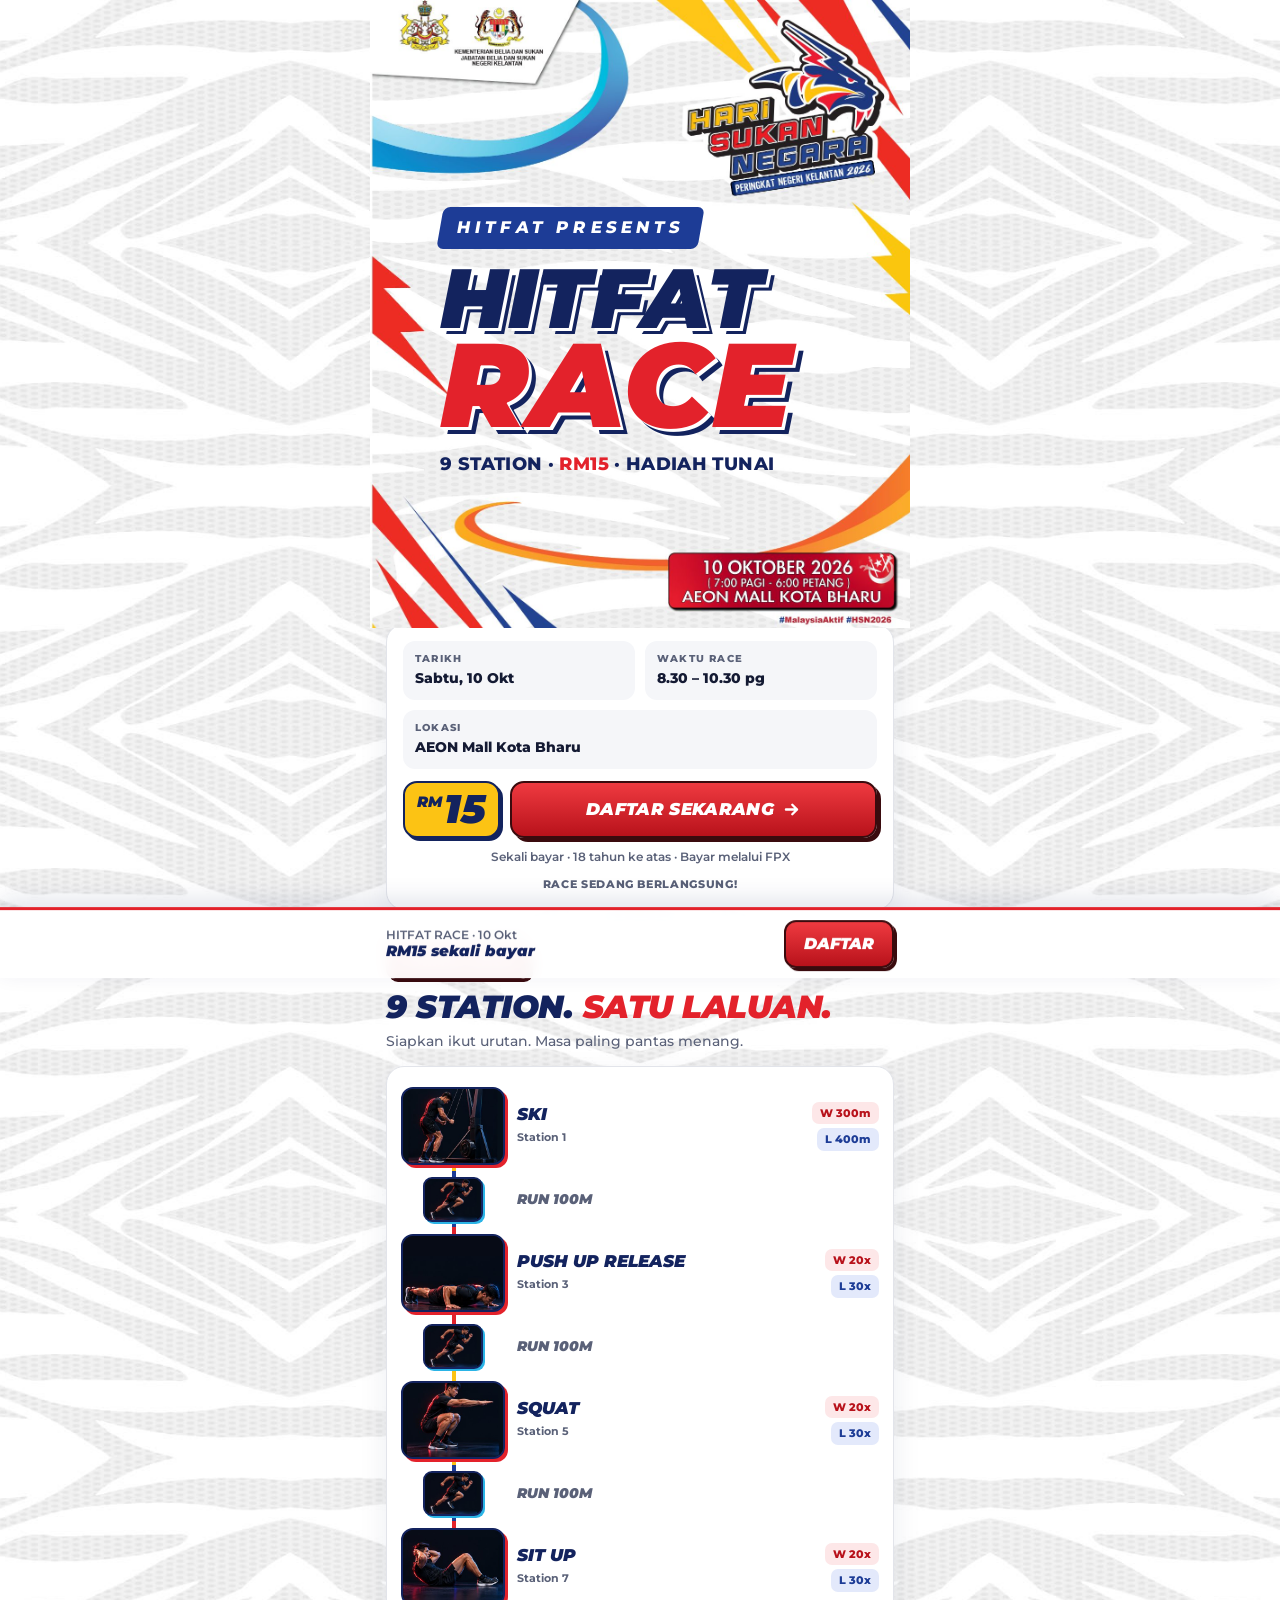
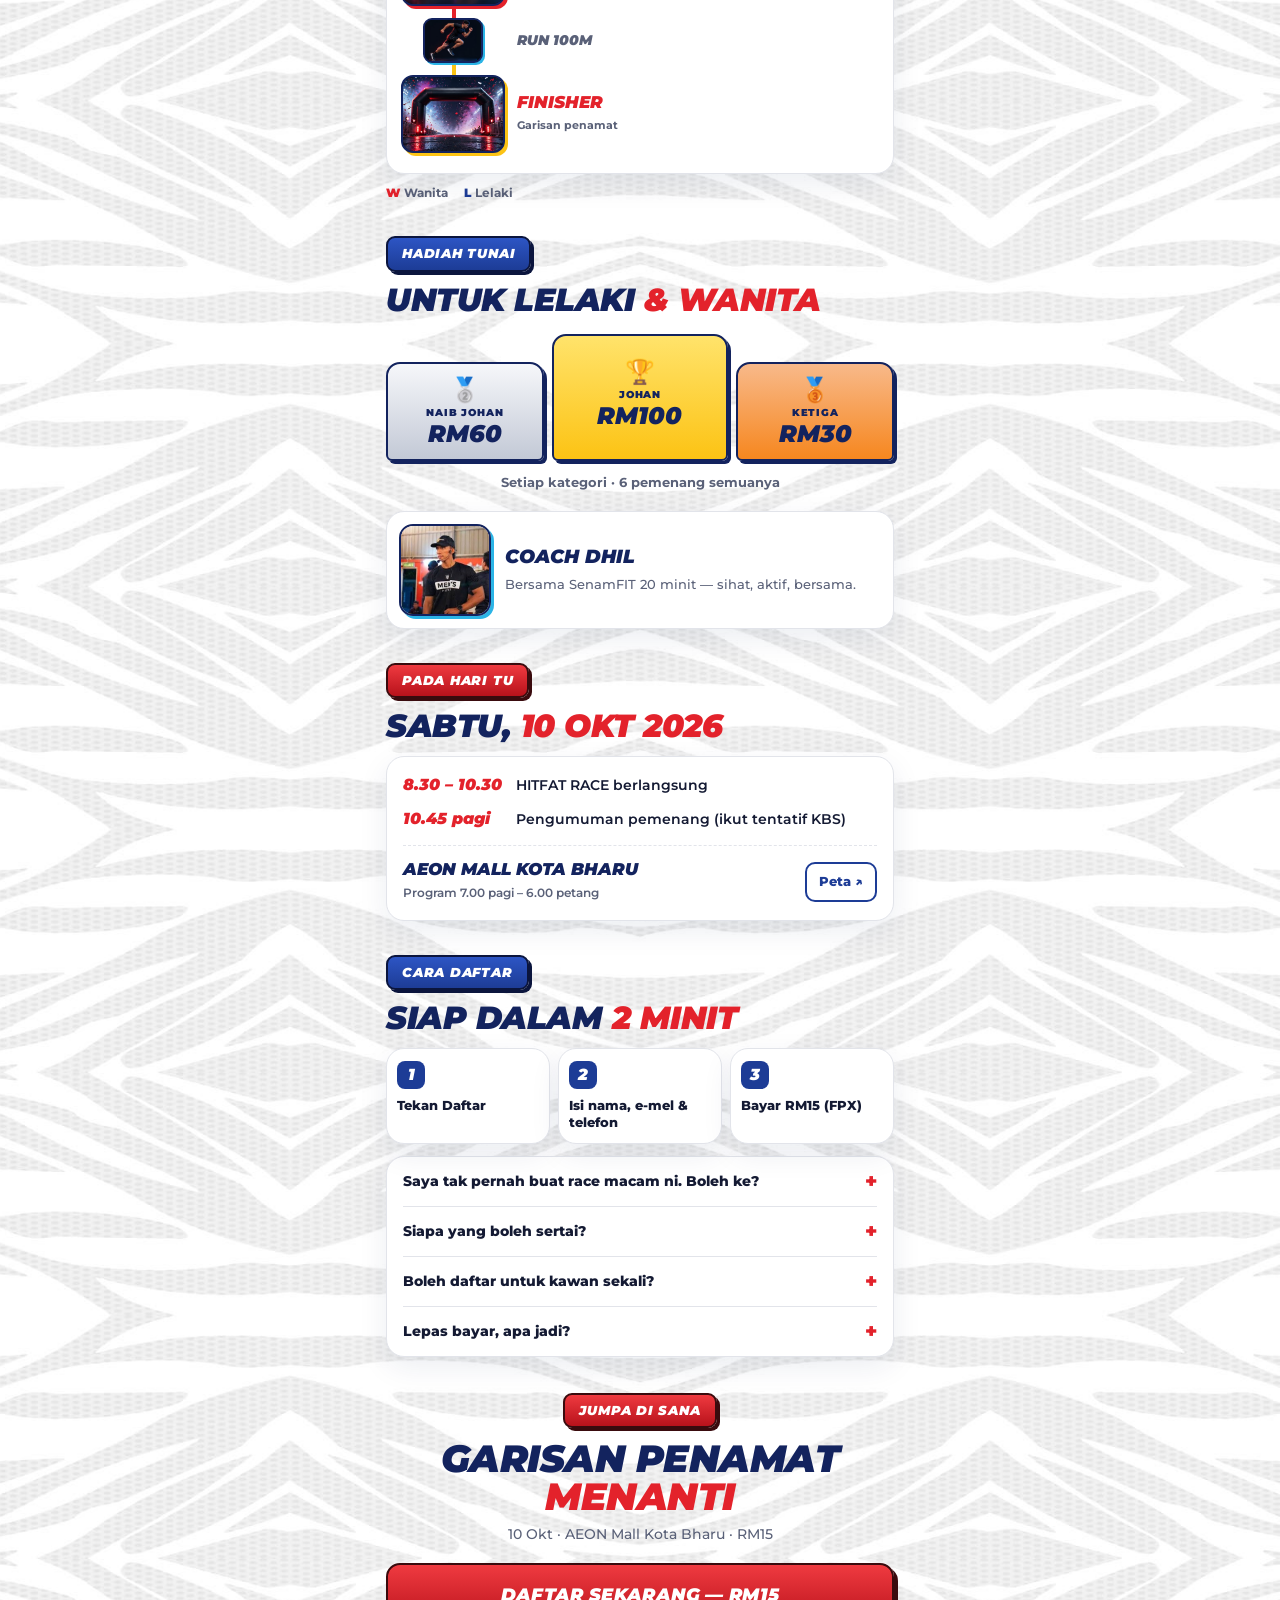
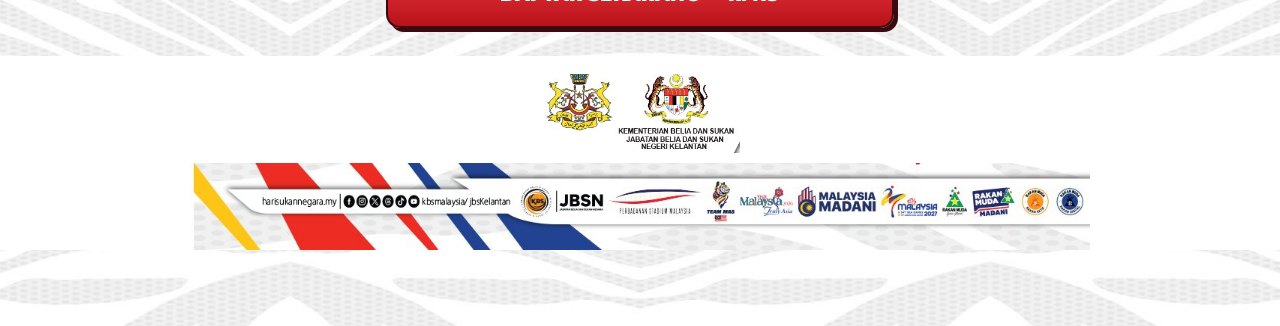
==== hsn/index.html @ 2a34ea3c "Landing HITFAT RACE Hari Sukan Negara 2026 di /hsn Halaman pendaftaran race 10 Okt 2026 (AEON Mall K" ====
<!DOCTYPE html>
<html lang="ms">
<head>
<meta charset="UTF-8">
<meta name="viewport" content="width=device-width, initial-scale=1, viewport-fit=cover">
<title>HITFAT RACE — Hari Sukan Negara 2026 · Kelantan</title>
<meta name="description" content="HITFAT RACE sempena Hari Sukan Negara Peringkat Negeri Kelantan 2026. Sabtu 10 Oktober, AEON Mall Kota Bharu. Yuran RM15. Hadiah RM100 / RM60 / RM30 setiap kategori.">
<meta property="og:title" content="HITFAT RACE — Hari Sukan Negara 2026">
<meta property="og:description" content="10 Okt 2026 · AEON Mall Kota Bharu · RM15 · Hadiah tunai lelaki & wanita">
<meta property="og:image" content="https://hybrid.hitfat.io/hsn/img/poster.jpg">
<meta property="og:type" content="website">
<meta name="theme-color" content="#ffffff">
<link rel="preconnect" href="https://fonts.googleapis.com">
<link rel="preconnect" href="https://fonts.gstatic.com" crossorigin>
<link href="https://fonts.googleapis.com/css2?family=Montserrat:ital,wght@0,500;0,700;0,800;0,900;1,800;1,900&display=swap" rel="stylesheet">
<style>
/* Tema ikut template rasmi Hari Sukan Negara Kelantan 2026:
   latar putih + corak belang kelabu, kilat merah/kuning/biru, swoosh biru & oren,
   lencana merah berbingkai gelap (macam kotak tarikh dalam template). */
:root{
  --merah:#e3222b; --merah2:#b8121b; --kuning:#fcc314; --biru:#1d3c96; --navy:#13235e;
  --cyan:#2bb4e6; --oren:#f6871f; --teks:#141a33; --redup:#5a6178; --garis:#e2e4ea;
}
*{box-sizing:border-box;margin:0;padding:0}
html{scroll-behavior:smooth;background:#fff}
body{font-family:Montserrat,system-ui,-apple-system,sans-serif;color:var(--teks);line-height:1.5;-webkit-font-smoothing:antialiased;
  background:#fff url(/hsn/img/tema-tekstur.jpg) center top/700px auto repeat;
  padding-bottom:calc(76px + env(safe-area-inset-bottom))}
img{max-width:100%;height:auto;display:block}
a{color:inherit}
.wrap{max-width:540px;margin:0 auto;padding:0 16px}
.it{font-style:italic;font-weight:900;text-transform:uppercase;letter-spacing:-.5px}

/* ── HERO = template rasmi, tajuk diletak dalam ruang putih tengahnya ── */
.hero{max-width:540px;margin:0 auto;position:relative;aspect-ratio:1200/1395;container-type:inline-size;
  background:#fff url(/hsn/img/tema-hero.jpg) center/100% 100% no-repeat}
.hero .isi{position:absolute;left:13%;right:10%;top:33%;height:43%;display:flex;flex-direction:column;justify-content:center}
.hero .eyebrow{display:inline-block;align-self:flex-start;background:var(--biru);color:#fff;font-weight:800;font-size:3.1cqw;letter-spacing:.25em;padding:.5em 1em;border-radius:.4em;transform:skew(-10deg)}
.hero h1{line-height:.86;margin-top:2.4cqw}
.hero h1 span{display:block;font-size:15.5cqw;color:var(--navy);
  text-shadow:.6cqw .6cqw 0 #fff,1.1cqw 1.1cqw 0 var(--navy)}
.hero h1 b{display:block;font-size:22cqw;color:var(--merah);font-weight:900;
  text-shadow:.6cqw .6cqw 0 #fff,1.3cqw 1.3cqw 0 var(--navy)}
.hero .sub{margin-top:2.8cqw;font-weight:800;font-size:3.3cqw;white-space:nowrap;color:var(--navy);letter-spacing:.02em}
.hero .sub i{font-style:normal;color:var(--merah)}

/* ── kad + lencana ── */
.kad{background:#fff;border:1px solid var(--garis);border-radius:18px;box-shadow:0 10px 30px rgba(19,35,94,.08)}
.lencana{display:inline-block;background:linear-gradient(180deg,#ef3a40,var(--merah2));color:#fff;font-weight:900;font-style:italic;text-transform:uppercase;
  font-size:13px;letter-spacing:.06em;padding:6px 14px;border-radius:9px;border:2px solid #3a0b0e;box-shadow:3px 3px 0 #3a0b0e}
.lencana.biru{background:linear-gradient(180deg,#2d55c4,var(--biru));border-color:#0b153d;box-shadow:3px 3px 0 #0b153d}

/* panel beli */
.beli{margin-top:-4px;padding:16px}
.info{display:grid;grid-template-columns:1fr 1fr;gap:10px}
.info div{background:#f5f6f9;border-radius:12px;padding:10px 12px}
.info small{display:block;font-size:10px;font-weight:800;letter-spacing:.12em;color:var(--redup)}
.info b{font-size:14px;font-weight:800}
.info .penuh{grid-column:1/-1}
.baris{display:flex;gap:10px;margin-top:12px;align-items:stretch}
.rm{flex:none;background:var(--kuning);color:var(--navy);border:2px solid var(--navy);box-shadow:3px 3px 0 var(--navy);border-radius:14px;padding:4px 12px;
  font-style:italic;font-weight:900;font-size:40px;line-height:1.1;display:flex;align-items:flex-start}
.rm sup{font-size:15px;margin:7px 2px 0 0}
.cta{flex:1;display:flex;align-items:center;justify-content:center;gap:8px;text-decoration:none;color:#fff;font-weight:900;font-style:italic;font-size:17px;letter-spacing:.02em;
  background:linear-gradient(180deg,#ef3a40,var(--merah2));border:2px solid #3a0b0e;box-shadow:4px 4px 0 #3a0b0e;border-radius:14px;padding:14px;text-transform:uppercase}
.cta:active{transform:translate(3px,3px);box-shadow:1px 1px 0 #3a0b0e}
.cta svg{width:19px;height:19px;flex:none}
.nota{text-align:center;font-size:12px;color:var(--redup);margin-top:10px;font-weight:600}
.kira{display:flex;justify-content:center;gap:8px;margin-top:10px;font-size:11px;font-weight:800;color:var(--redup);letter-spacing:.06em}
.kira b{font-size:20px;color:var(--navy);font-style:italic;margin-right:2px}

/* ── seksyen ── */
section{padding:34px 0 0}
h2{font-size:32px;line-height:1;margin-top:12px;color:var(--navy)}
h2 em{color:var(--merah);font-style:inherit}
.lead{color:var(--redup);font-size:14px;margin-top:8px;font-weight:500}

/* laluan station */
.laluan{margin-top:14px;padding:14px;position:relative}
.laluan::before{content:"";position:absolute;left:65px;top:34px;bottom:34px;width:4px;border-radius:2px;
  background:repeating-linear-gradient(180deg,var(--merah) 0 14px,var(--kuning) 14px 28px,var(--biru) 28px 42px)}
.stn{position:relative;display:flex;align-items:center;gap:12px;padding:6px 0}
.stn .th{flex:none;width:104px;height:78px;border-radius:12px;overflow:hidden;background:#090a12;border:2px solid var(--navy);box-shadow:3px 3px 0 var(--merah);position:relative;z-index:1}
.stn .th img{width:100%;height:100%;object-fit:cover}
.stn.run .th{width:60px;height:45px;border-radius:9px;margin:0 22px;box-shadow:2px 2px 0 var(--cyan)}
.stn .nm{flex:1;min-width:0}
.stn .nm b{display:block;font-style:italic;font-weight:900;font-size:17px;line-height:1.1;text-transform:uppercase;color:var(--navy)}
.stn .nm span{font-size:11px;color:var(--redup);font-weight:700}
.stn.run .nm b{font-size:14px;color:var(--redup)}
.rep{display:flex;flex-direction:column;gap:4px;flex:none;align-items:flex-end}
.rep i{font-style:normal;font-size:11px;font-weight:800;padding:3px 8px;border-radius:7px;white-space:nowrap}
.rep .w{background:#fde7e8;color:var(--merah2)}
.rep .l{background:#e3e9fb;color:var(--biru)}
.stn.fin .th{box-shadow:3px 3px 0 var(--kuning)}
.stn.fin .nm b{color:var(--merah)}
.legend{display:flex;gap:16px;font-size:12px;color:var(--redup);font-weight:700;margin-top:10px}
.legend i{font-style:normal;font-weight:900;margin-right:4px}

/* hadiah */
.podium{display:grid;grid-template-columns:1fr 1.12fr 1fr;align-items:end;gap:8px;margin-top:18px}
.pd{border-radius:14px 14px 6px 6px;text-align:center;padding:12px 6px;color:var(--navy);border:2px solid var(--navy);box-shadow:3px 3px 0 var(--navy)}
.pd small{display:block;font-size:10px;font-weight:900;letter-spacing:.08em}
.pd b{display:block;font-style:italic;font-weight:900;font-size:24px;line-height:1.15}
.pd .ic{font-size:24px;line-height:1.2}
.pd.j{background:linear-gradient(180deg,#ffe36b,var(--kuning));padding:22px 6px 30px}
.pd.n{background:linear-gradient(180deg,#f6f7fa,#c3c9d6)}
.pd.k{background:linear-gradient(180deg,#f8b98a,var(--oren))}
.kat{text-align:center;color:var(--redup);font-size:13px;font-weight:700;margin-top:12px}

.coach{display:flex;gap:14px;align-items:center;padding:12px;margin-top:18px}
.coach img{width:92px;height:92px;border-radius:14px;object-fit:cover;flex:none;border:2px solid var(--navy);box-shadow:3px 3px 0 var(--cyan)}
.coach b{display:block;font-style:italic;font-weight:900;font-size:19px;text-transform:uppercase;color:var(--navy)}
.coach span{font-size:13px;color:var(--redup);font-weight:500}

/* tentatif */
.hari{padding:16px;margin-top:14px}
.masa{display:grid;grid-template-columns:auto 1fr;gap:10px 14px;align-items:baseline}
.masa b{font-style:italic;font-weight:900;font-size:16px;color:var(--merah);white-space:nowrap}
.masa span{font-size:14px;font-weight:600}
.lok{display:flex;justify-content:space-between;align-items:center;gap:12px;border-top:1px dashed var(--garis);margin-top:14px;padding-top:14px}
.lok b{display:block;font-style:italic;font-weight:900;font-size:17px;text-transform:uppercase;color:var(--navy);line-height:1.15}
.lok span{font-size:12px;color:var(--redup);font-weight:600}
.peta{flex:none;text-decoration:none;font-weight:800;font-size:13px;color:var(--biru);border:2px solid var(--biru);padding:8px 12px;border-radius:10px}

/* daftar */
.langkah{display:grid;grid-template-columns:repeat(3,1fr);gap:8px;margin-top:14px}
.langkah div{padding:12px 10px}
.langkah i{font-style:italic;font-weight:900;display:grid;place-items:center;width:28px;height:28px;border-radius:8px;background:var(--biru);color:#fff;margin-bottom:8px}
.langkah b{font-size:13px;line-height:1.3;display:block;font-weight:800}
.faq{margin-top:12px;padding:0 16px}
details{border-bottom:1px solid var(--garis);padding:14px 0}
details:last-child{border-bottom:0}
summary{font-weight:800;font-size:14px;cursor:pointer;list-style:none;display:flex;justify-content:space-between;gap:12px}
summary::-webkit-details-marker{display:none}
summary::after{content:"+";color:var(--merah);font-size:20px;line-height:1;font-weight:900}
details[open] summary::after{content:"–"}
details p{color:var(--redup);font-size:14px;margin-top:6px;font-weight:500}

.akhir{text-align:center;padding:36px 0 28px}
.akhir h2{font-size:38px}
.akhir .cta{margin-top:18px;padding:17px;font-size:18px}

footer{background:#fff}
footer .kbs{width:200px;margin:0 auto;padding-top:18px}
footer .kaki{width:100%;max-width:900px;margin:10px auto 0}

.melekit{position:fixed;left:0;right:0;bottom:0;z-index:50;background:rgba(255,255,255,.96);backdrop-filter:blur(8px);-webkit-backdrop-filter:blur(8px);
  border-top:3px solid var(--merah);padding:10px 0 calc(10px + env(safe-area-inset-bottom));transform:translateY(110%);transition:transform .25s;box-shadow:0 -8px 24px rgba(19,35,94,.12)}
.melekit.on{transform:none}
.melekit .wrap{display:flex;align-items:center;gap:12px}
.melekit p{flex:1;font-size:12px;color:var(--redup);line-height:1.25;font-weight:600}
.melekit p b{display:block;color:var(--navy);font-size:15px;font-weight:900;font-style:italic}
.melekit a{text-decoration:none;color:#fff;font-weight:900;font-style:italic;background:linear-gradient(180deg,#ef3a40,var(--merah2));border:2px solid #3a0b0e;box-shadow:3px 3px 0 #3a0b0e;padding:10px 18px;border-radius:12px}

@media (max-width:360px){.rm{font-size:32px}.cta{font-size:15px}.stn .th{width:88px;height:66px}.laluan::before{left:57px}.stn.run .th{margin:0 14px}}
@media (prefers-reduced-motion:reduce){*{transition:none!important}}
</style>
</head>
<body>

<header class="hero" aria-label="Hari Sukan Negara Peringkat Negeri Kelantan 2026 — 10 Oktober 2026, AEON Mall Kota Bharu">
  <div class="isi">
    <span class="eyebrow">HITFAT PRESENTS</span>
    <h1 class="it"><span>Hitfat</span><b>Race</b></h1>
    <p class="sub">9 STATION · <i>RM15</i> · HADIAH TUNAI</p>
  </div>
</header>

<main class="wrap">
  <div class="kad beli">
    <div class="info">
      <div><small>TARIKH</small><b>Sabtu, 10 Okt</b></div>
      <div><small>WAKTU RACE</small><b>8.30 – 10.30 pg</b></div>
      <div class="penuh"><small>LOKASI</small><b>AEON Mall Kota Bharu</b></div>
    </div>
    <div class="baris">
      <div class="rm"><sup>RM</sup>15</div>
      <a class="cta" href="https://hitfat.bcl.my/form/hari-sukan-negara" id="cta-atas">Daftar Sekarang
        <svg viewBox="0 0 24 24" fill="none" stroke="currentColor" stroke-width="3" stroke-linecap="round" stroke-linejoin="round"><path d="M5 12h14M13 6l6 6-6 6"/></svg></a>
    </div>
    <p class="nota">Sekali bayar · 18 tahun ke atas · Bayar melalui FPX</p>
    <div class="kira" id="kira"><span><b id="kh">–</b>HARI</span><span><b id="kj">–</b>JAM</span><span><b id="km">–</b>MIN</span><span><b id="ks">–</b>SAAT</span></div>
  </div>

  <section>
    <span class="lencana">Format Race</span>
    <h2 class="it">9 Station. <em>Satu laluan.</em></h2>
    <p class="lead">Siapkan ikut urutan. Masa paling pantas menang.</p>

    <div class="kad laluan">
      <div class="stn"><div class="th"><img src="/hsn/img/st-ski.jpg" alt=""></div><div class="nm"><b>Ski</b><span>Station 1</span></div><div class="rep"><i class="w">W 300m</i><i class="l">L 400m</i></div></div>
      <div class="stn run"><div class="th"><img src="/hsn/img/st-run.jpg" alt=""></div><div class="nm"><b>Run 100m</b></div></div>
      <div class="stn"><div class="th"><img src="/hsn/img/st-pushup.jpg" alt=""></div><div class="nm"><b>Push Up Release</b><span>Station 3</span></div><div class="rep"><i class="w">W 20x</i><i class="l">L 30x</i></div></div>
      <div class="stn run"><div class="th"><img src="/hsn/img/st-run.jpg" alt=""></div><div class="nm"><b>Run 100m</b></div></div>
      <div class="stn"><div class="th"><img src="/hsn/img/st-squat.jpg" alt=""></div><div class="nm"><b>Squat</b><span>Station 5</span></div><div class="rep"><i class="w">W 20x</i><i class="l">L 30x</i></div></div>
      <div class="stn run"><div class="th"><img src="/hsn/img/st-run.jpg" alt=""></div><div class="nm"><b>Run 100m</b></div></div>
      <div class="stn"><div class="th"><img src="/hsn/img/st-situp.jpg" alt=""></div><div class="nm"><b>Sit Up</b><span>Station 7</span></div><div class="rep"><i class="w">W 20x</i><i class="l">L 30x</i></div></div>
      <div class="stn run"><div class="th"><img src="/hsn/img/st-run.jpg" alt=""></div><div class="nm"><b>Run 100m</b></div></div>
      <div class="stn fin"><div class="th"><img src="/hsn/img/st-finish.jpg" alt=""></div><div class="nm"><b>Finisher</b><span>Garisan penamat</span></div></div>
    </div>
    <div class="legend"><span><i style="color:var(--merah)">W</i>Wanita</span><span><i style="color:var(--biru)">L</i>Lelaki</span></div>
  </section>

  <section>
    <span class="lencana biru">Hadiah Tunai</span>
    <h2 class="it">Untuk lelaki <em>&amp; wanita</em></h2>
    <div class="podium">
      <div class="pd n"><div class="ic">🥈</div><small>NAIB JOHAN</small><b>RM60</b></div>
      <div class="pd j"><div class="ic">🏆</div><small>JOHAN</small><b>RM100</b></div>
      <div class="pd k"><div class="ic">🥉</div><small>KETIGA</small><b>RM30</b></div>
    </div>
    <p class="kat">Setiap kategori · 6 pemenang semuanya</p>

    <div class="kad coach">
      <img src="/hsn/img/coach.jpg" alt="Coach Dhil" width="260" height="260" loading="lazy">
      <div><b>Coach Dhil</b><span>Bersama SenamFIT 20 minit — sihat, aktif, bersama.</span></div>
    </div>
  </section>

  <section>
    <span class="lencana">Pada Hari Tu</span>
    <h2 class="it">Sabtu, <em>10 Okt 2026</em></h2>
    <div class="kad hari">
      <div class="masa">
        <b>8.30 – 10.30</b><span>HITFAT RACE berlangsung</span>
        <b>10.45 pagi</b><span>Pengumuman pemenang (ikut tentatif KBS)</span>
      </div>
      <div class="lok">
        <div><b>AEON Mall Kota Bharu</b><span>Program 7.00 pagi – 6.00 petang</span></div>
        <a class="peta" href="https://www.google.com/maps/search/?api=1&query=AEON+Mall+Kota+Bharu" target="_blank" rel="noopener">Peta ↗</a>
      </div>
    </div>
  </section>

  <section>
    <span class="lencana biru">Cara Daftar</span>
    <h2 class="it">Siap dalam <em>2 minit</em></h2>
    <div class="langkah">
      <div class="kad"><i>1</i><b>Tekan Daftar</b></div>
      <div class="kad"><i>2</i><b>Isi nama, e-mel &amp; telefon</b></div>
      <div class="kad"><i>3</i><b>Bayar RM15 (FPX)</b></div>
    </div>
    <div class="kad faq">
      <details><summary>Saya tak pernah buat race macam ni. Boleh ke?</summary><p>Boleh. Larian cuma 100m setiap pusingan dan ulangan untuk wanita lebih rendah. Buat ikut kemampuan anda.</p></details>
      <details><summary>Siapa yang boleh sertai?</summary><p>Semua peserta berumur 18 tahun ke atas, kategori lelaki dan wanita.</p></details>
      <details><summary>Boleh daftar untuk kawan sekali?</summary><p>Boleh. Pilih bilangan tiket dalam borang bayaran.</p></details>
      <details><summary>Lepas bayar, apa jadi?</summary><p>Resit dihantar ke e-mel anda. Simpan resit tersebut sebagai bukti pendaftaran.</p></details>
    </div>
  </section>

  <div class="akhir">
    <span class="lencana">Jumpa Di Sana</span>
    <h2 class="it">Garisan penamat <em>menanti</em></h2>
    <p class="lead">10 Okt · AEON Mall Kota Bharu · RM15</p>
    <a class="cta" href="https://hitfat.bcl.my/form/hari-sukan-negara">Daftar Sekarang — RM15</a>
  </div>
</main>

<footer>
  <img class="kbs" src="/hsn/img/kbs.jpg" alt="Kementerian Belia dan Sukan · Jabatan Belia dan Sukan Negeri Kelantan" width="340" height="134" loading="lazy">
  <img class="kaki" src="/hsn/img/tema-kaki.jpg" alt="harisukannegara.my · #MalaysiaAktif #HSN2026 · rakan strategik" width="1200" height="115" loading="lazy">
</footer>

<div class="melekit" id="melekit">
  <div class="wrap">
    <p>HITFAT RACE · 10 Okt<b>RM15 sekali bayar</b></p>
    <a href="https://hitfat.bcl.my/form/hari-sukan-negara">DAFTAR</a>
  </div>
</div>

<script>
(function(){
  // Kiraan undur ke 10 Okt 2026, 8.30 pagi waktu Malaysia (UTC+8)
  var T=Date.parse('2026-10-10T08:30:00+08:00');
  function p(n){return n<10?'0'+n:''+n}
  function tik(){
    var s=Math.floor(Math.max(0,T-Date.now())/1000);
    if(!s){document.getElementById('kira').textContent='RACE SEDANG BERLANGSUNG!';return}
    document.getElementById('kh').textContent=Math.floor(s/86400);
    document.getElementById('kj').textContent=p(Math.floor(s%86400/3600));
    document.getElementById('km').textContent=p(Math.floor(s%3600/60));
    document.getElementById('ks').textContent=p(s%60);
    setTimeout(tik,1000);
  }
  tik();
  // Bar daftar bawah muncul bila butang atas dah lepas dari skrin
  var bar=document.getElementById('melekit'),btn=document.getElementById('cta-atas');
  if('IntersectionObserver' in window){
    new IntersectionObserver(function(e){bar.classList.toggle('on',!e[0].isIntersecting)}).observe(btn);
  }else{bar.classList.add('on')}
})();
</script>
</body>
</html>
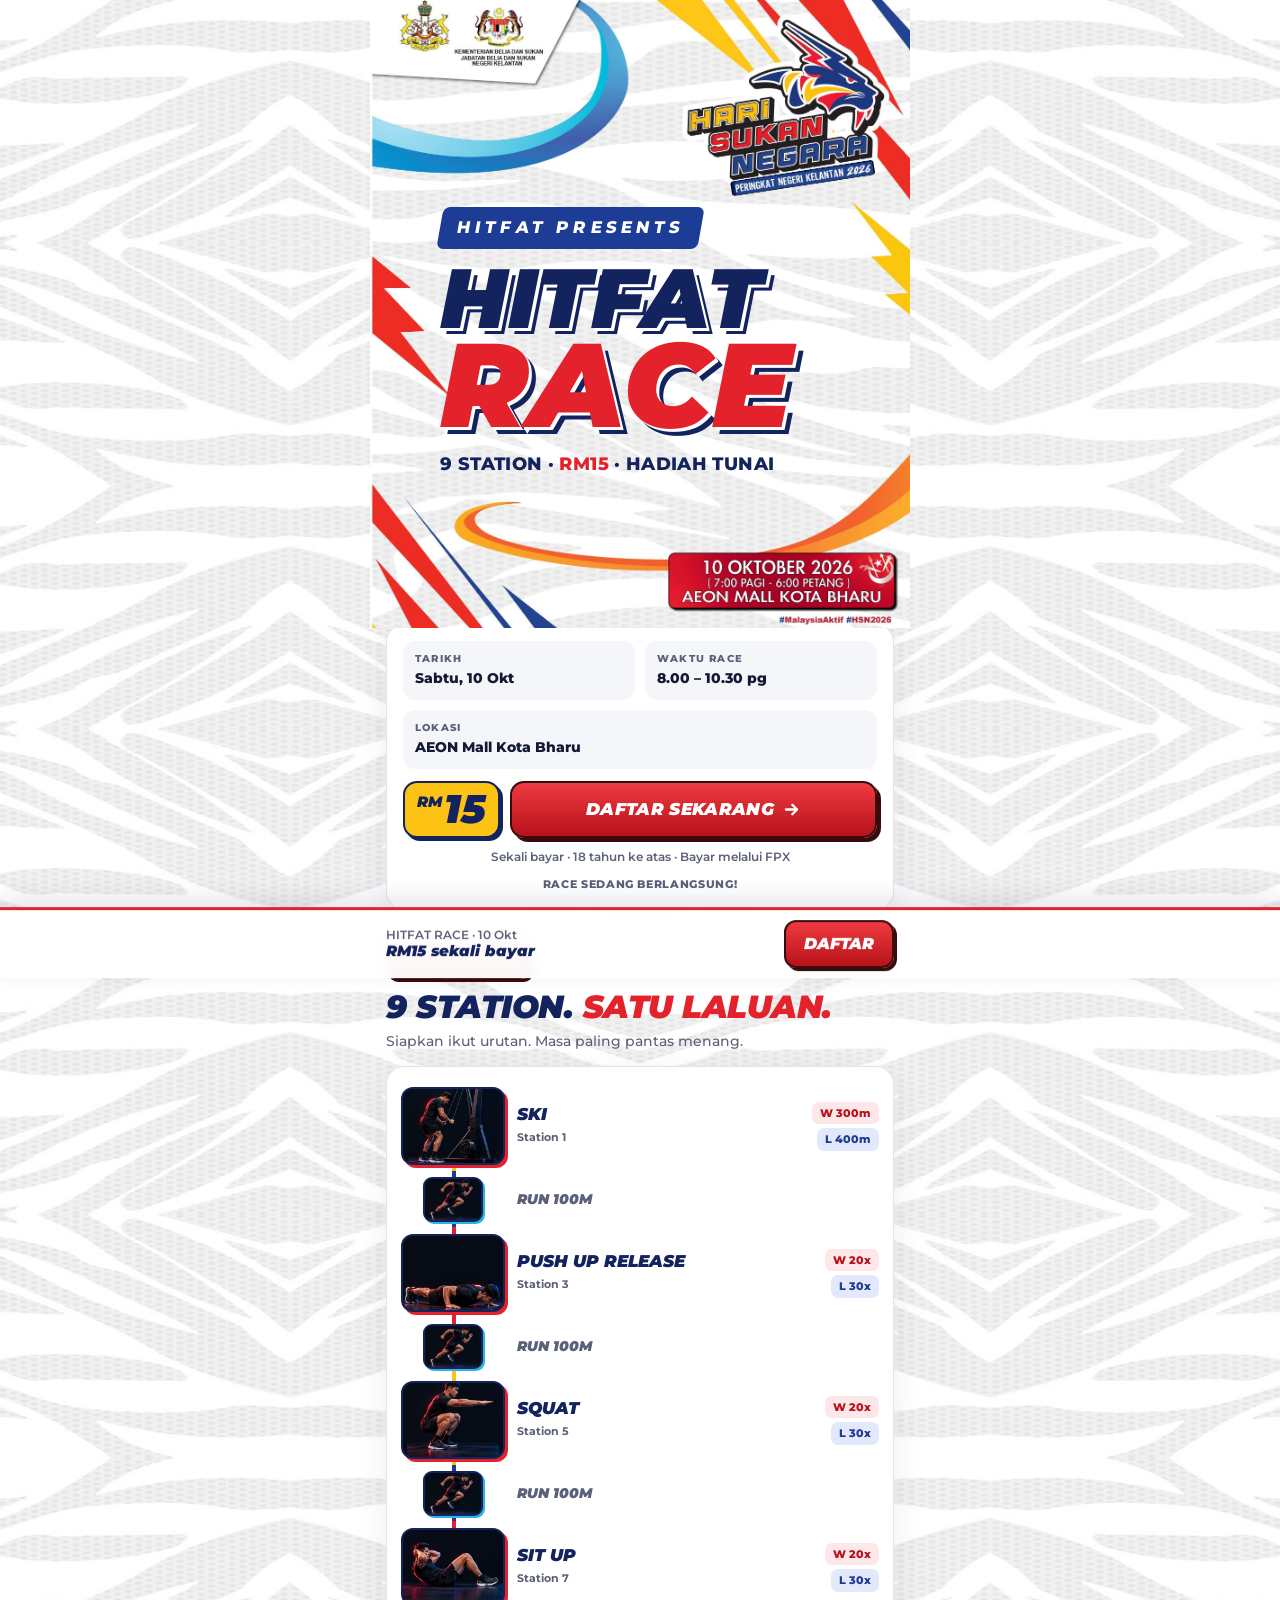
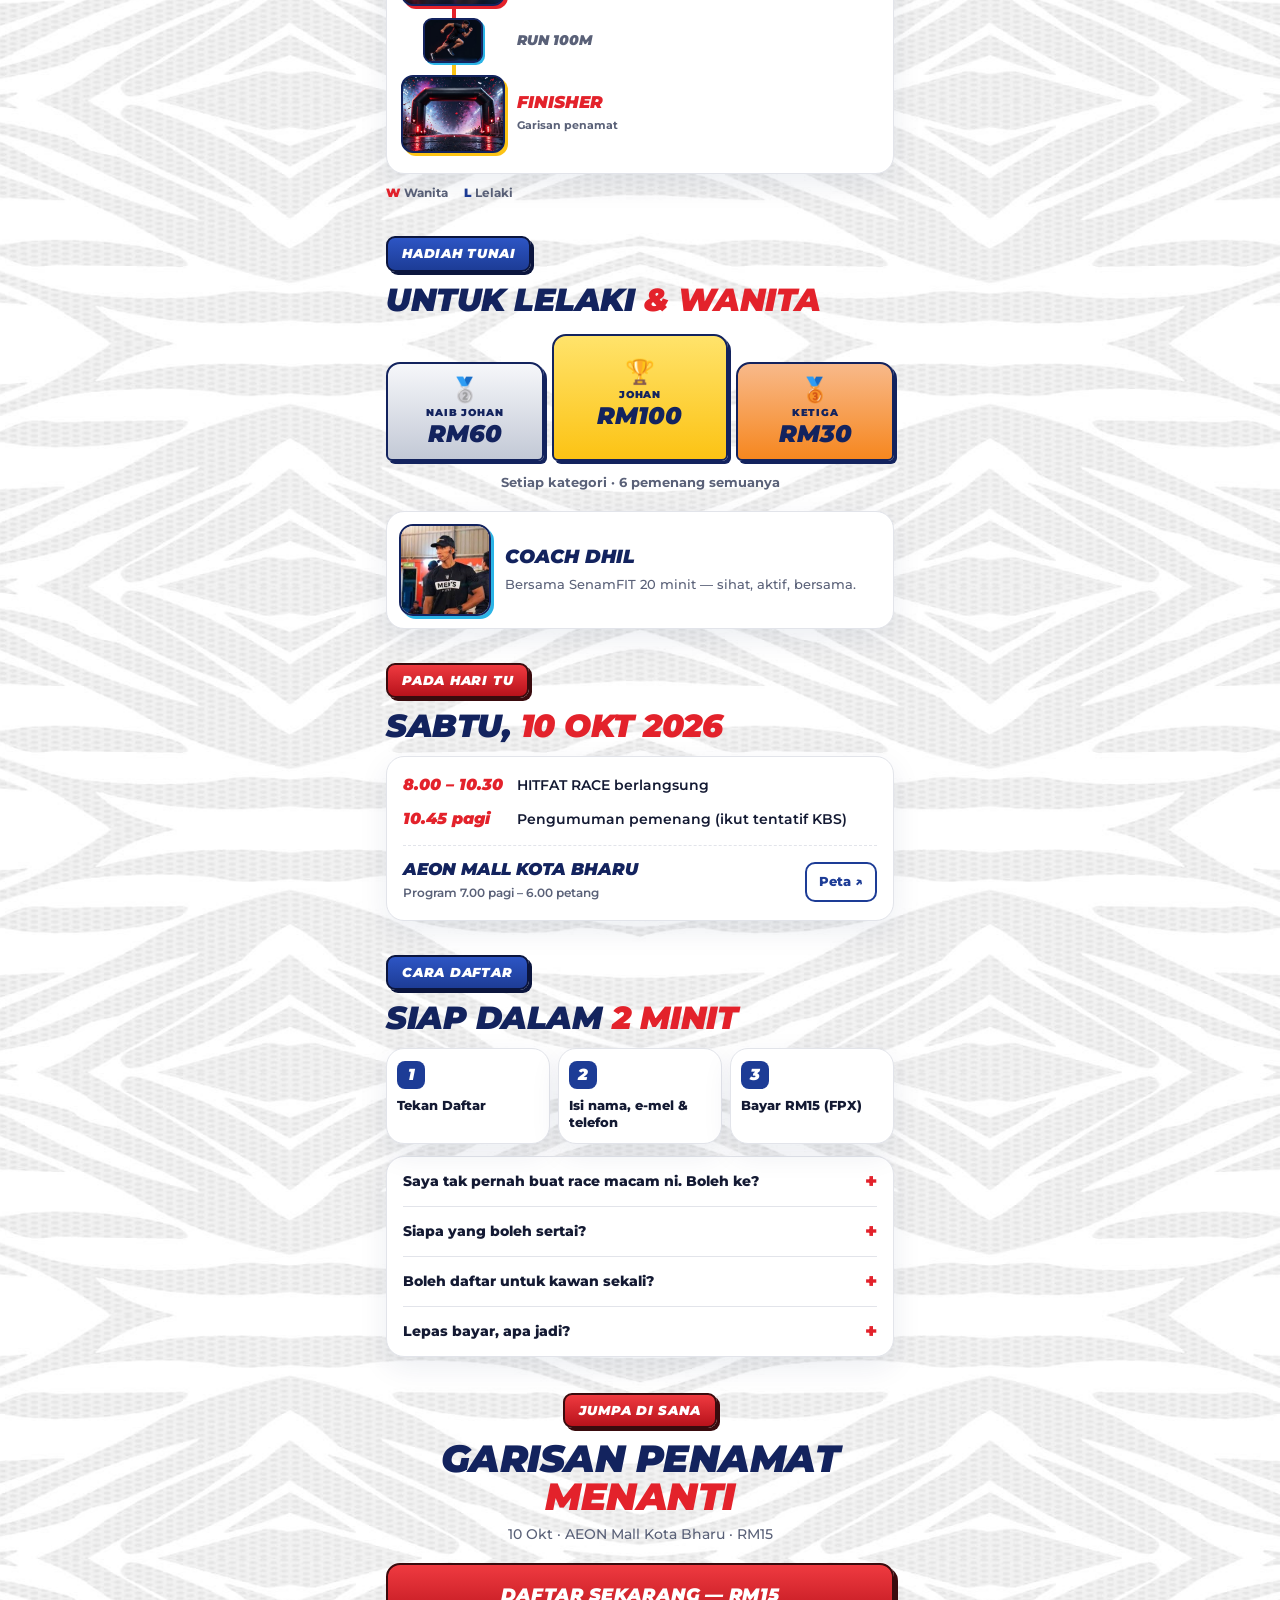
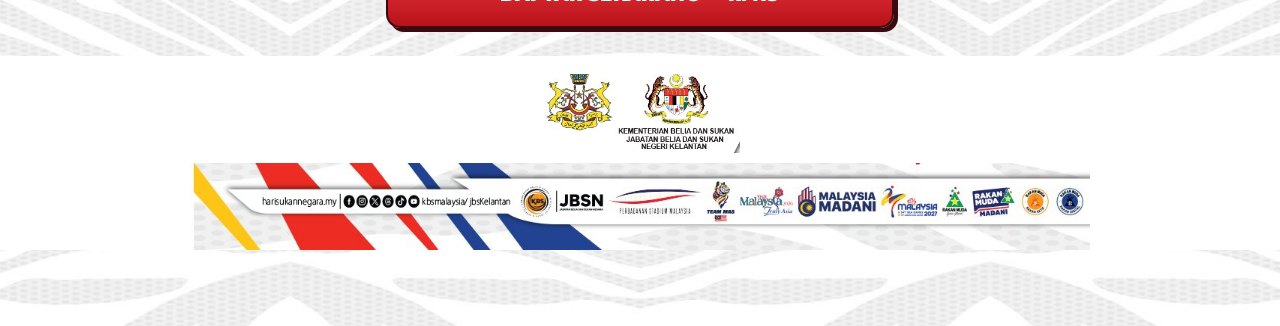
==== commit 4def4937: "Landing HSN: race mula 8.00 pagi Co-Authored-By: Claude Opus 5.5 <noreply@anthropic.com> Claude-Sess" ====
--- a/hsn/index.html
+++ b/hsn/index.html
@@ -170,7 +170,7 @@
   <div class="kad beli">
     <div class="info">
       <div><small>TARIKH</small><b>Sabtu, 10 Okt</b></div>
-      <div><small>WAKTU RACE</small><b>8.30 – 10.30 pg</b></div>
+      <div><small>WAKTU RACE</small><b>8.00 – 10.30 pg</b></div>
       <div class="penuh"><small>LOKASI</small><b>AEON Mall Kota Bharu</b></div>
     </div>
     <div class="baris">
@@ -222,7 +222,7 @@
     <h2 class="it">Sabtu, <em>10 Okt 2026</em></h2>
     <div class="kad hari">
       <div class="masa">
-        <b>8.30 – 10.30</b><span>HITFAT RACE berlangsung</span>
+        <b>8.00 – 10.30</b><span>HITFAT RACE berlangsung</span>
         <b>10.45 pagi</b><span>Pengumuman pemenang (ikut tentatif KBS)</span>
       </div>
       <div class="lok">
@@ -270,8 +270,8 @@
 
 <script>
 (function(){
-  // Kiraan undur ke 10 Okt 2026, 8.30 pagi waktu Malaysia (UTC+8)
-  var T=Date.parse('2026-10-10T08:30:00+08:00');
+  // Kiraan undur ke 10 Okt 2026, 8.00 pagi waktu Malaysia (UTC+8)
+  var T=Date.parse('2026-10-10T08:00:00+08:00');
   function p(n){return n<10?'0'+n:''+n}
   function tik(){
     var s=Math.floor(Math.max(0,T-Date.now())/1000);
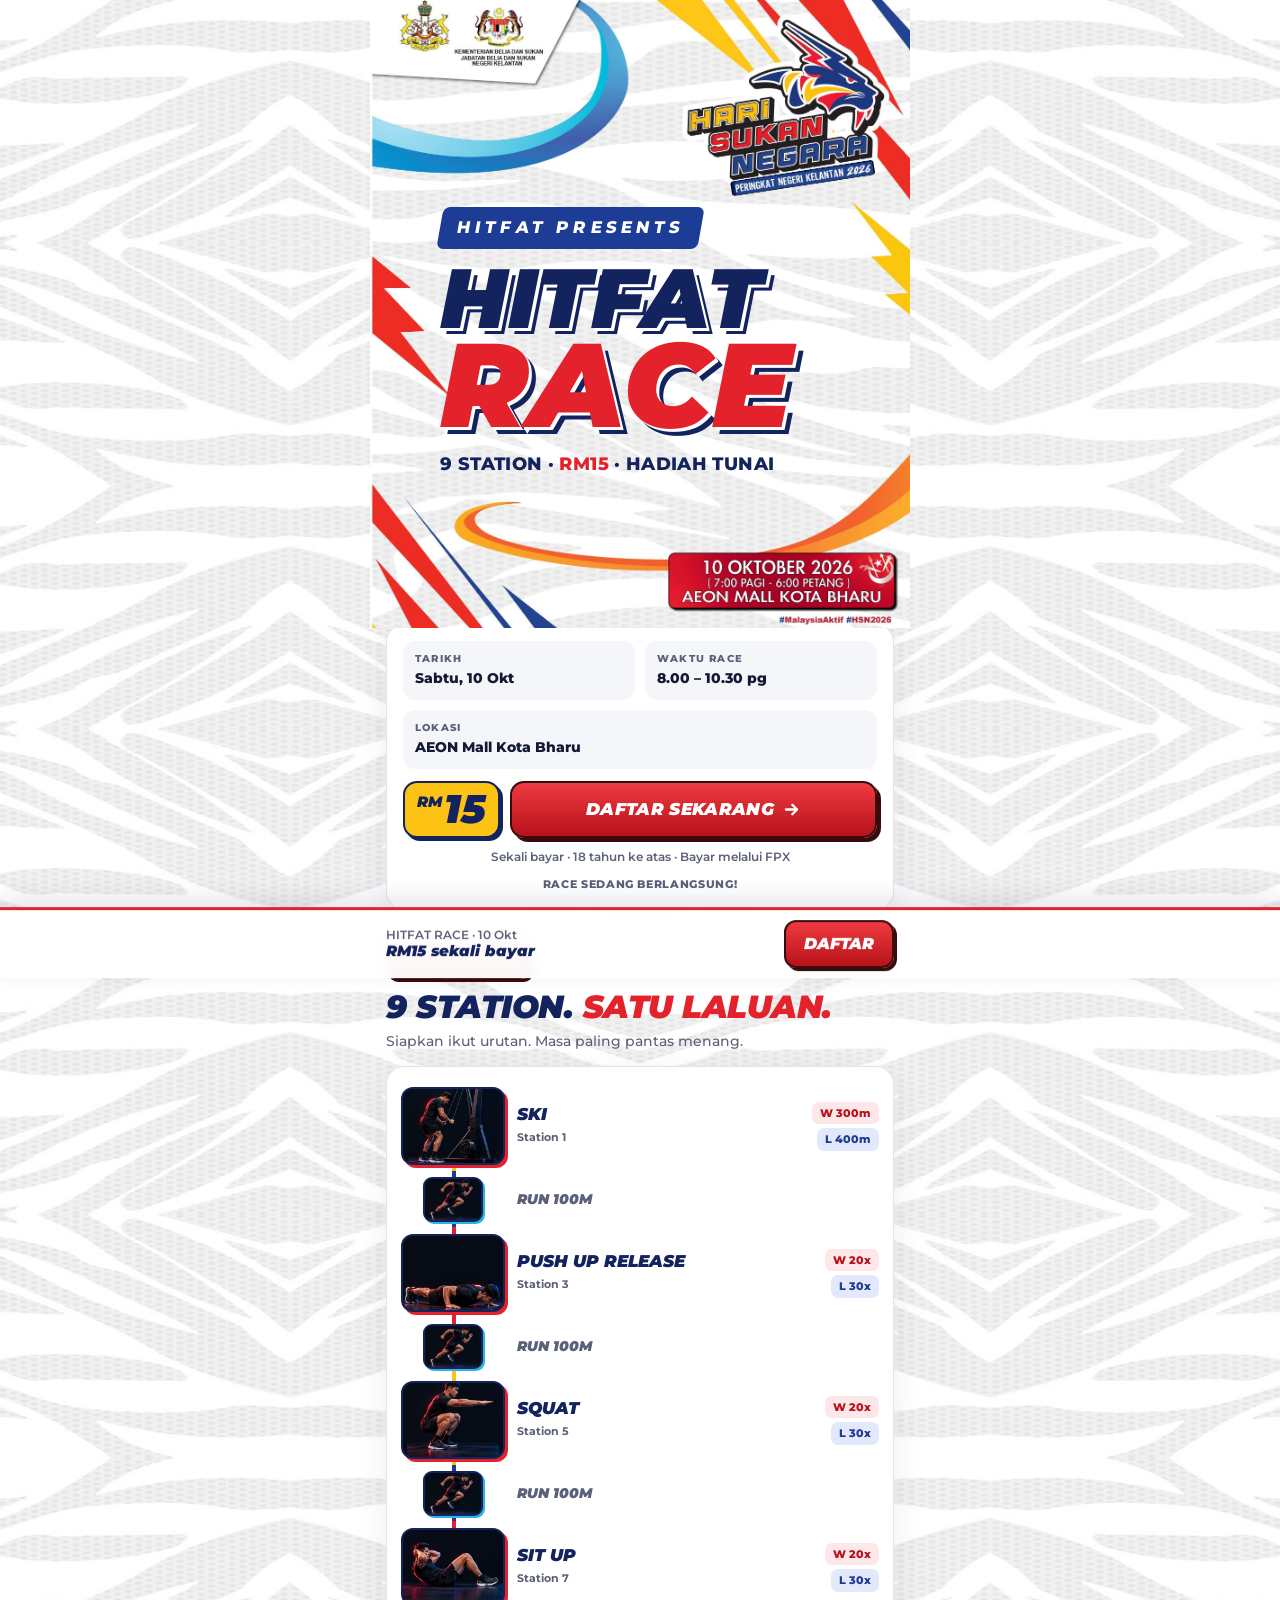
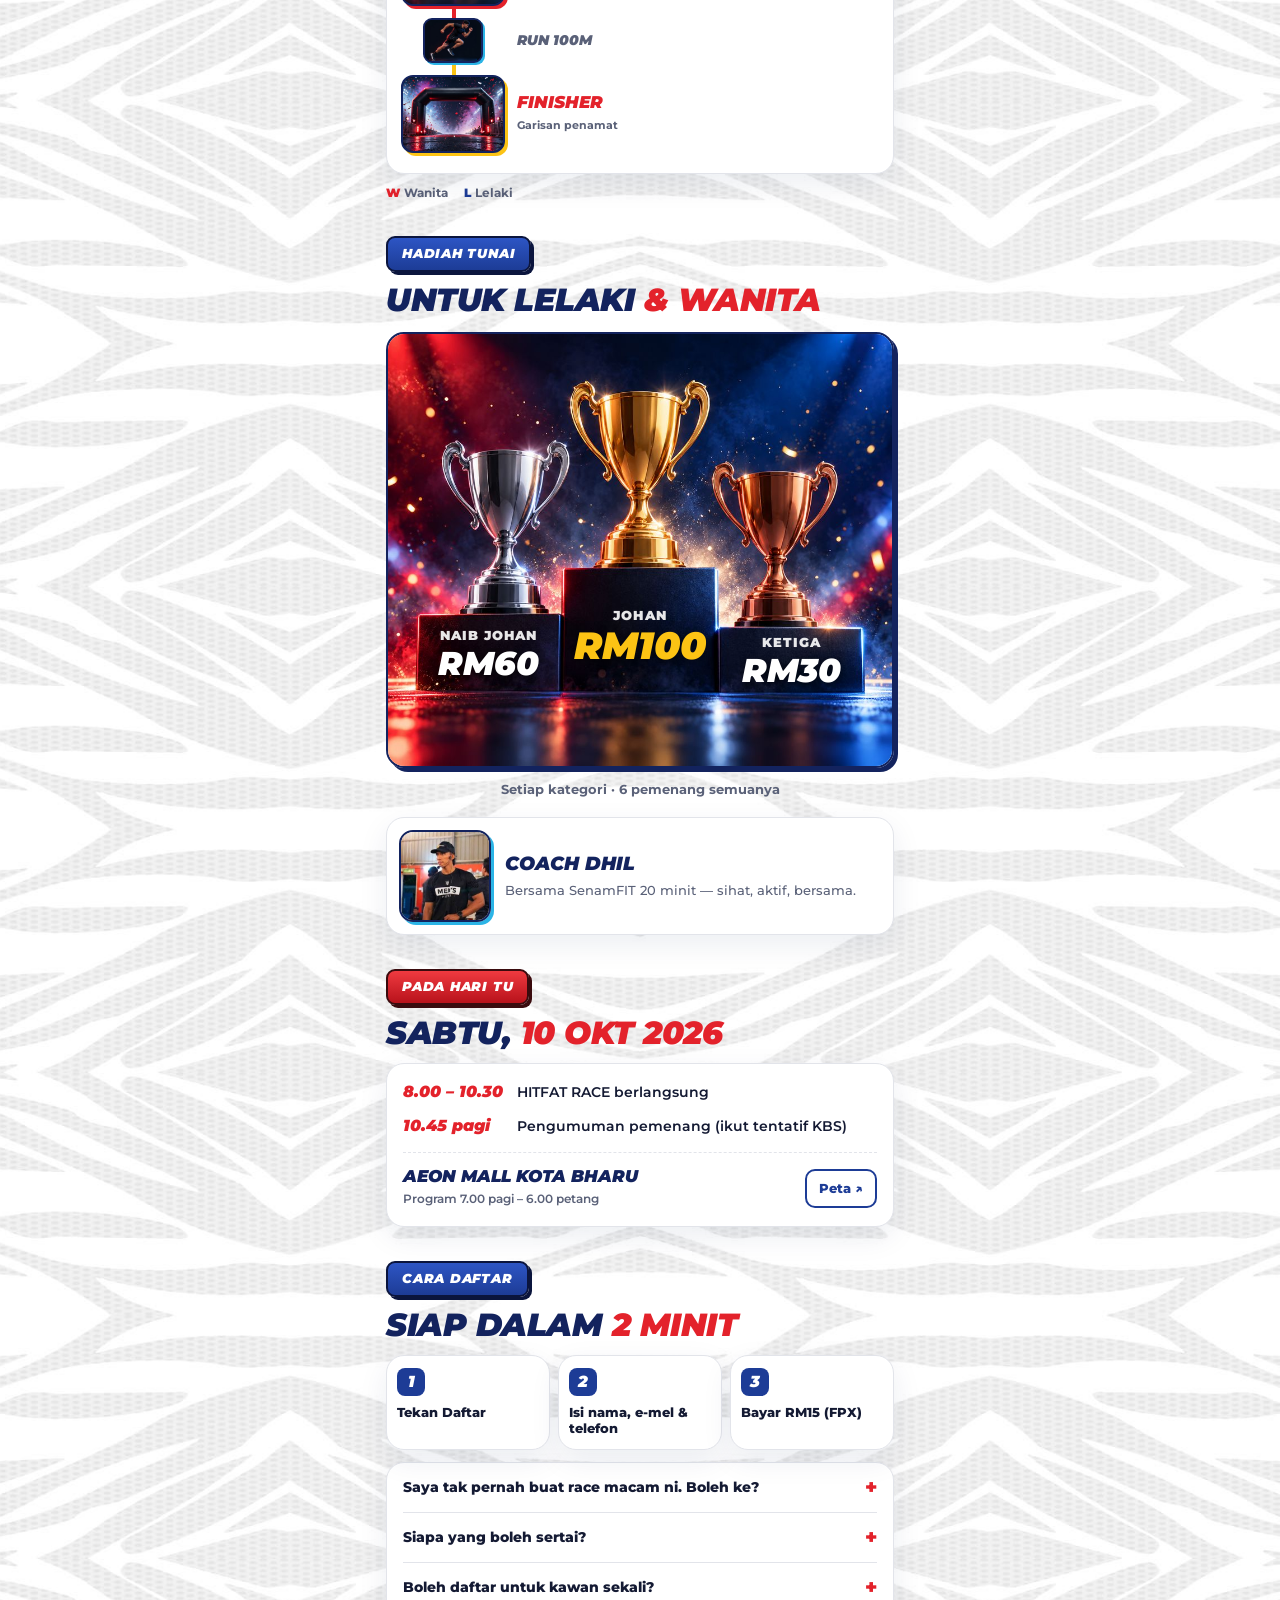
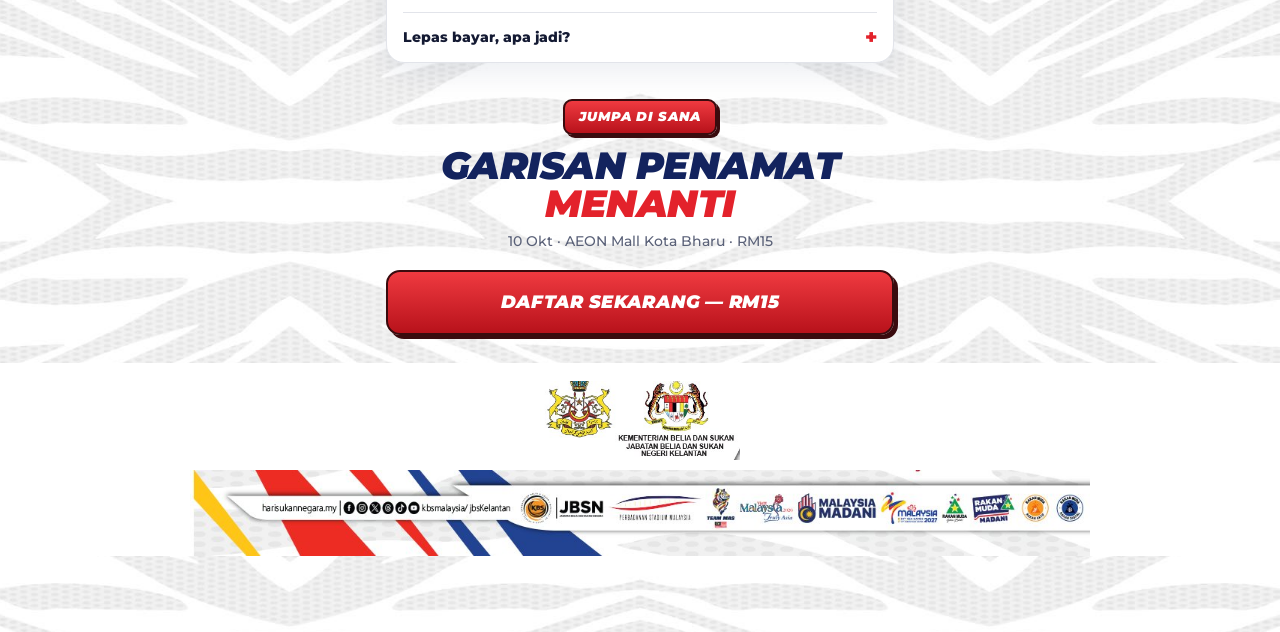
==== commit 0ee68574: "Landing HSN: gambar trofi untuk bahagian hadiah Co-Authored-By: Claude Opus 5.5 <noreply@anthropic.c" ====
--- a/hsn/index.html
+++ b/hsn/index.html
@@ -96,15 +96,16 @@
 .legend{display:flex;gap:16px;font-size:12px;color:var(--redup);font-weight:700;margin-top:10px}
 .legend i{font-style:normal;font-weight:900;margin-right:4px}
 
-/* hadiah */
-.podium{display:grid;grid-template-columns:1fr 1.12fr 1fr;align-items:end;gap:8px;margin-top:18px}
-.pd{border-radius:14px 14px 6px 6px;text-align:center;padding:12px 6px;color:var(--navy);border:2px solid var(--navy);box-shadow:3px 3px 0 var(--navy)}
-.pd small{display:block;font-size:10px;font-weight:900;letter-spacing:.08em}
-.pd b{display:block;font-style:italic;font-weight:900;font-size:24px;line-height:1.15}
-.pd .ic{font-size:24px;line-height:1.2}
-.pd.j{background:linear-gradient(180deg,#ffe36b,var(--kuning));padding:22px 6px 30px}
-.pd.n{background:linear-gradient(180deg,#f6f7fa,#c3c9d6)}
-.pd.k{background:linear-gradient(180deg,#f8b98a,var(--oren))}
+/* hadiah — nilai diletak atas blok podium dalam gambar (kedudukan % ikut gambar) */
+.trofi{position:relative;margin-top:16px;border-radius:18px;overflow:hidden;border:2px solid var(--navy);box-shadow:4px 4px 0 var(--navy);container-type:inline-size}
+.trofi img{width:100%}
+.hd{position:absolute;transform:translate(-50%,-50%);text-align:center;color:#fff;width:27%}
+.hd small{display:block;font-size:2.6cqw;font-weight:900;letter-spacing:.08em;opacity:.9}
+.hd b{display:block;font-style:italic;font-weight:900;font-size:6.6cqw;line-height:1.05;text-shadow:0 2px 10px rgba(0,0,0,.6)}
+.hd.n{left:20%;top:74%}
+.hd.j{left:50%;top:70%}
+.hd.j b{font-size:7.6cqw;color:var(--kuning)}
+.hd.k{left:80%;top:75.5%}
 .kat{text-align:center;color:var(--redup);font-size:13px;font-weight:700;margin-top:12px}
 
 .coach{display:flex;gap:14px;align-items:center;padding:12px;margin-top:18px}
@@ -204,10 +205,11 @@
   <section>
     <span class="lencana biru">Hadiah Tunai</span>
     <h2 class="it">Untuk lelaki <em>&amp; wanita</em></h2>
-    <div class="podium">
-      <div class="pd n"><div class="ic">🥈</div><small>NAIB JOHAN</small><b>RM60</b></div>
-      <div class="pd j"><div class="ic">🏆</div><small>JOHAN</small><b>RM100</b></div>
-      <div class="pd k"><div class="ic">🥉</div><small>KETIGA</small><b>RM30</b></div>
+    <div class="trofi">
+      <img src="/hsn/img/hadiah.jpg" alt="Trofi johan, naib johan dan ketiga" width="900" height="771" loading="lazy">
+      <div class="hd n"><small>NAIB JOHAN</small><b>RM60</b></div>
+      <div class="hd j"><small>JOHAN</small><b>RM100</b></div>
+      <div class="hd k"><small>KETIGA</small><b>RM30</b></div>
     </div>
     <p class="kat">Setiap kategori · 6 pemenang semuanya</p>
 
